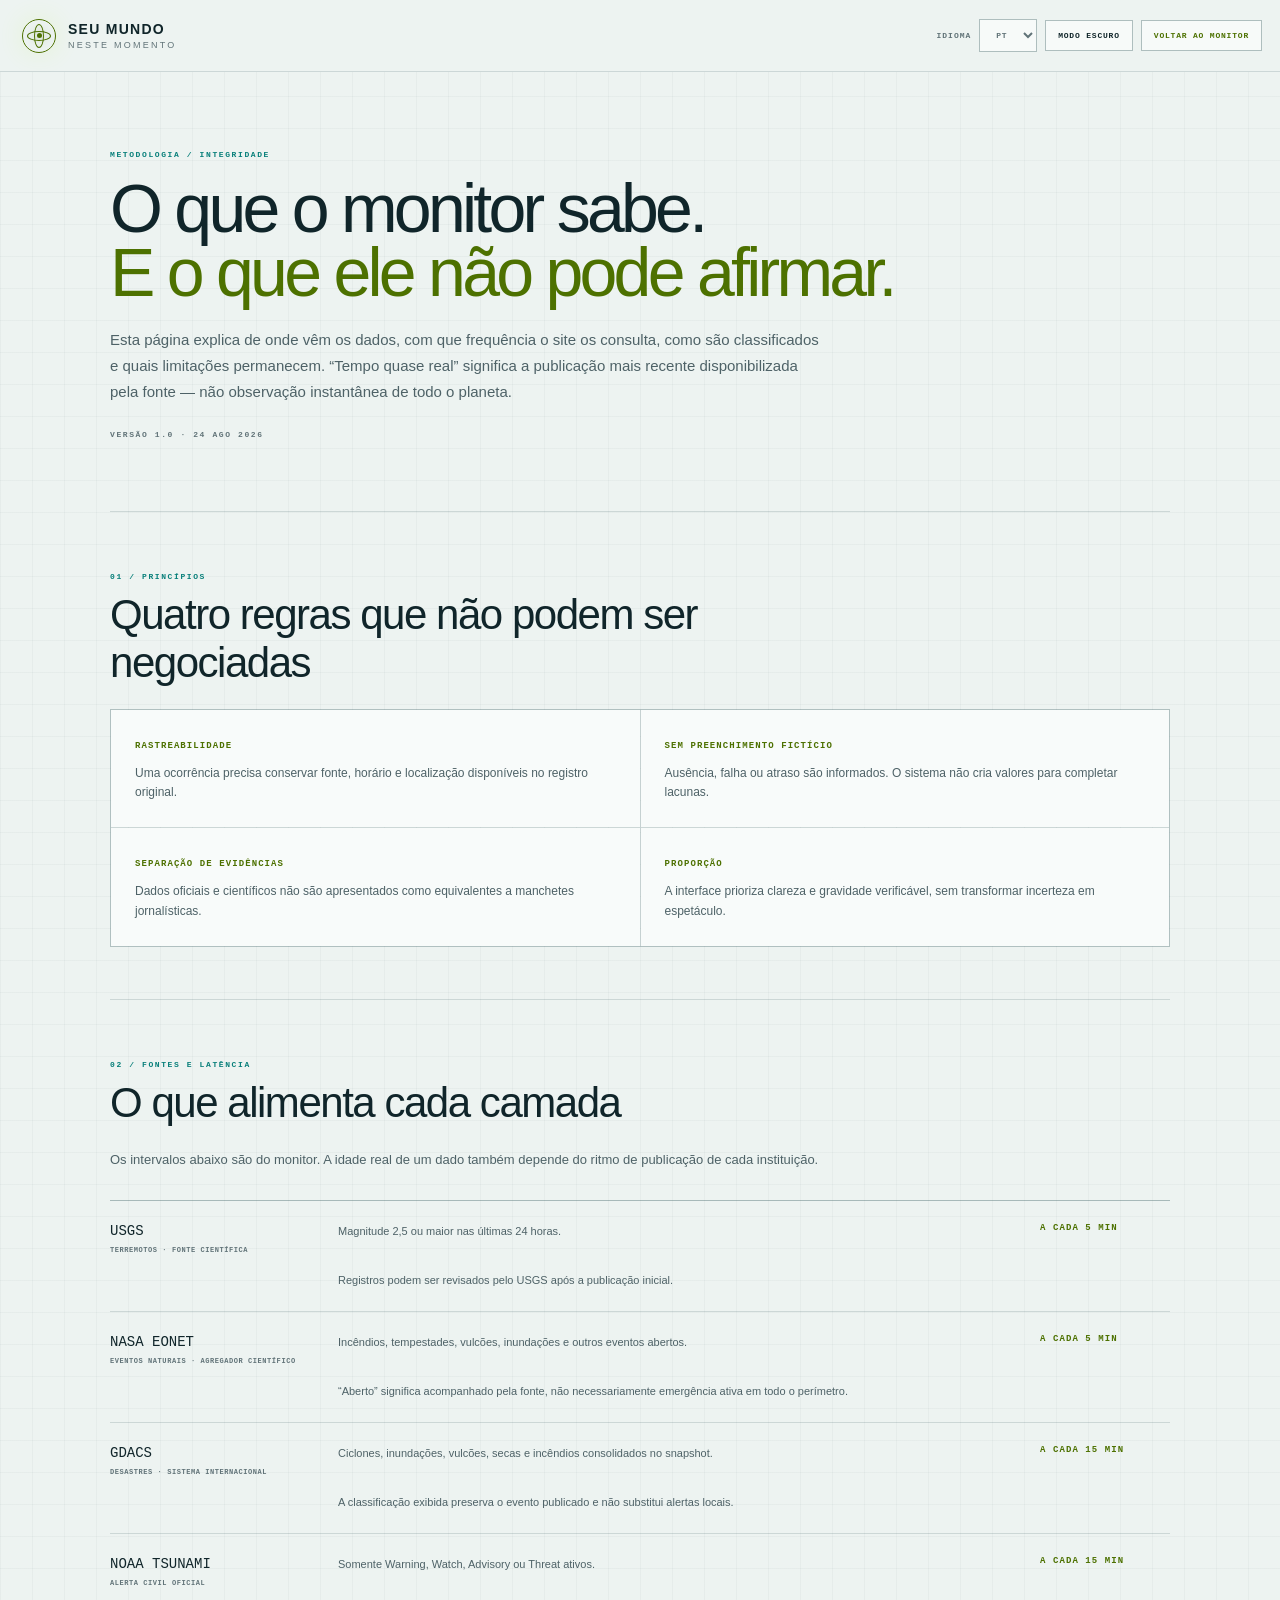
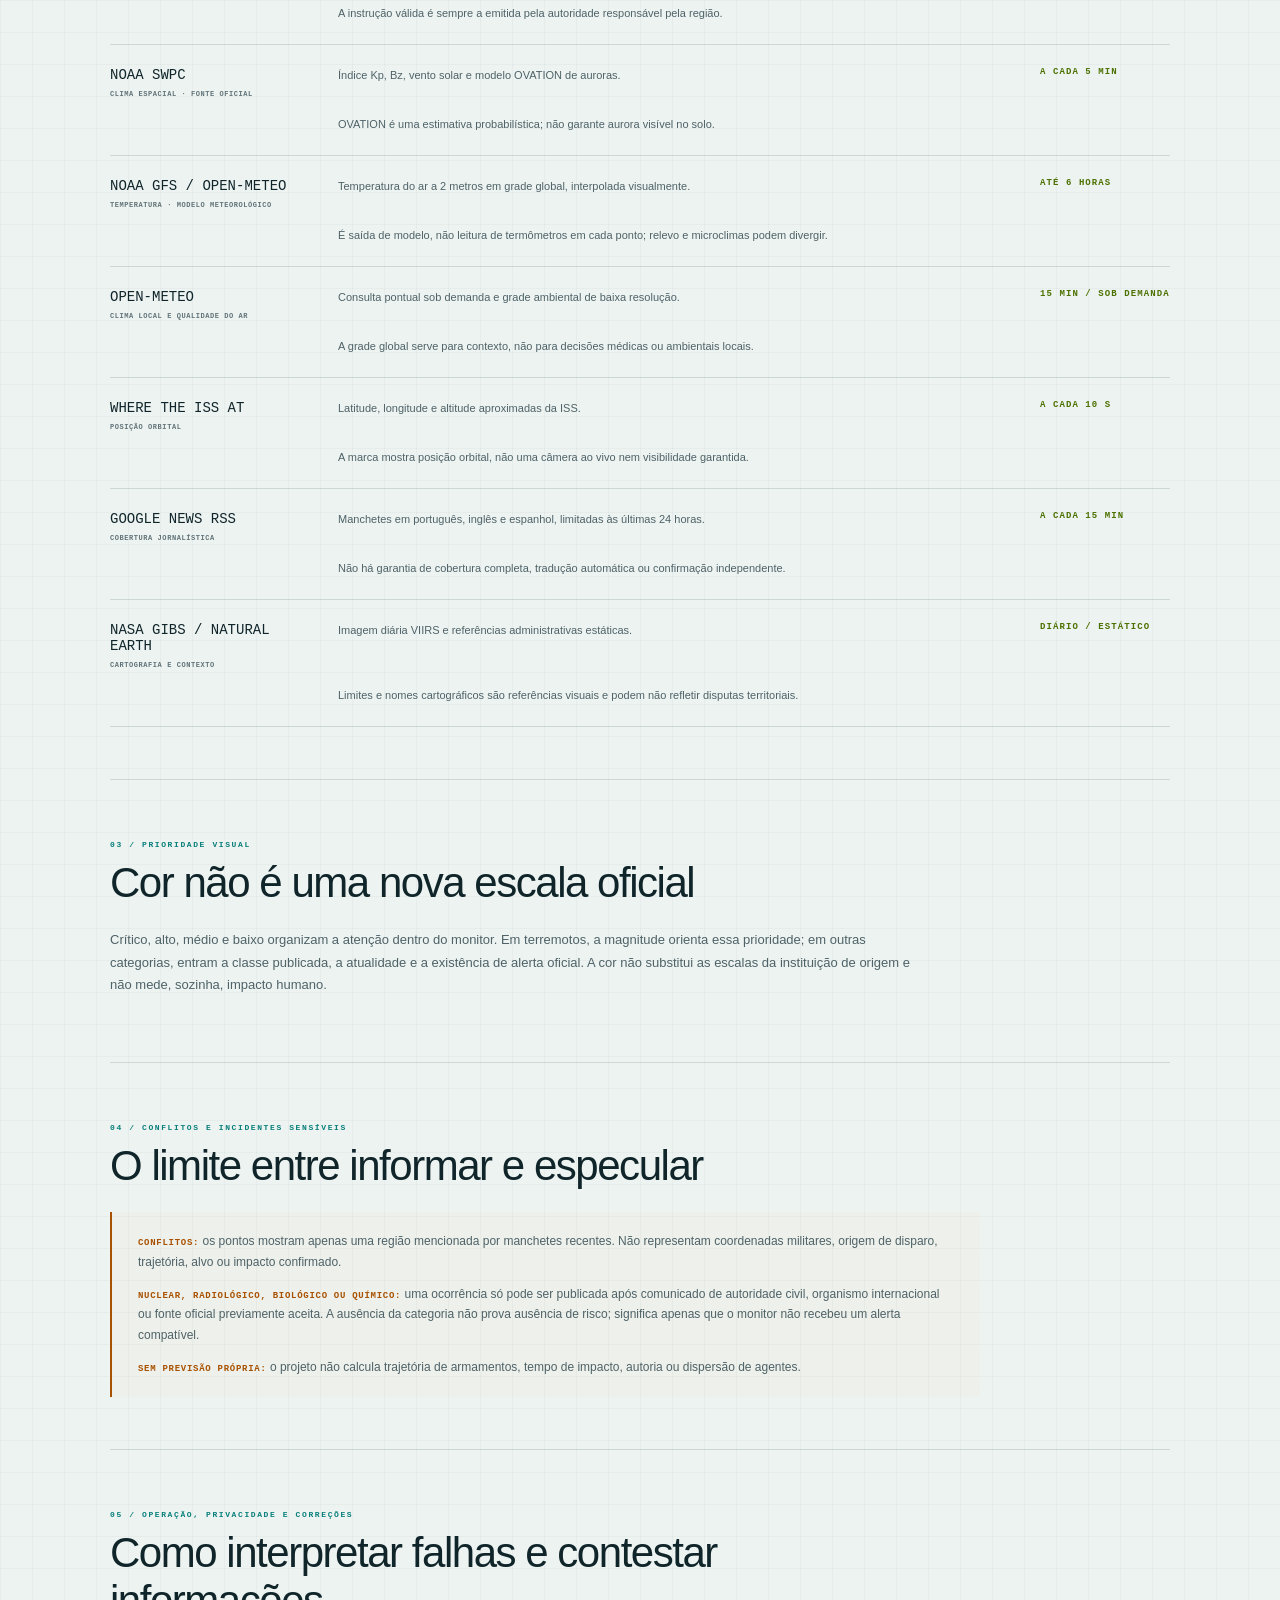
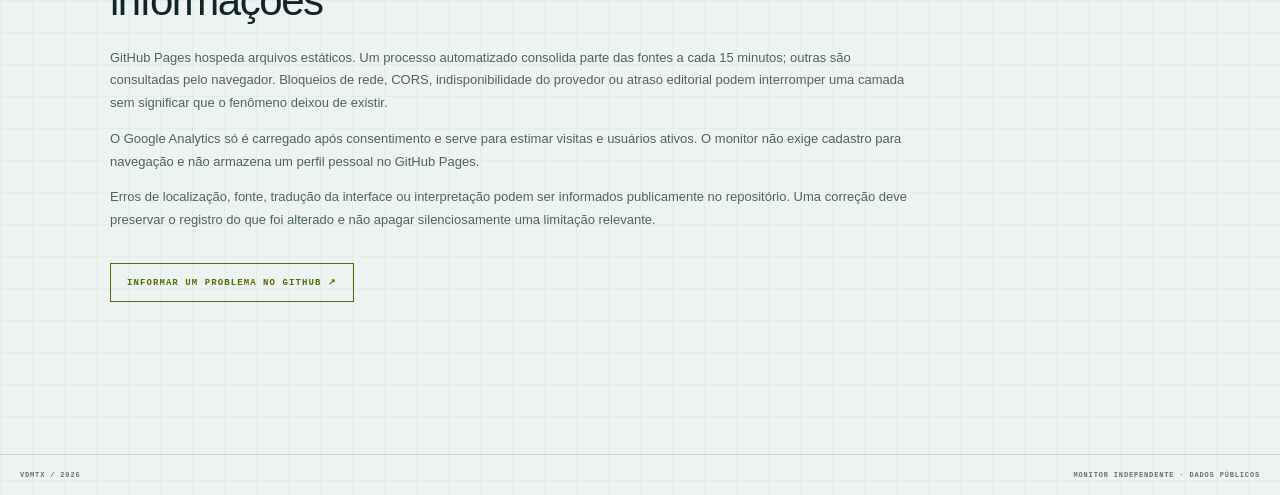
==== metodologia.html @ 4183f4b7 "Adicionar página de metodologia e integridade" ====
<!doctype html>
<html lang="pt-BR" data-theme="dark">
<head>
  <meta charset="utf-8">
  <meta name="viewport" content="width=device-width,initial-scale=1">
  <meta name="description" content="Metodologia, fontes, intervalos de atualização, limitações e critérios de integridade do monitor Seu Mundo Neste Momento.">
  <meta name="referrer" content="strict-origin-when-cross-origin">
  <meta name="theme-color" content="#05090d">
  <meta name="color-scheme" content="dark light">
  <link rel="canonical" href="https://vdmtx.github.io/seu-mundo-neste-momento/metodologia.html">
  <meta property="og:type" content="article">
  <meta property="og:site_name" content="Seu Mundo Neste Momento">
  <meta property="og:title" content="Metodologia e Integridade — Seu Mundo Neste Momento">
  <meta property="og:description" content="Como o monitor trata fontes, latência, risco, notícias e incidentes sensíveis.">
  <meta property="og:url" content="https://vdmtx.github.io/seu-mundo-neste-momento/metodologia.html">
  <meta property="og:image" content="https://vdmtx.github.io/seu-mundo-neste-momento/og-image.png">
  <meta name="twitter:card" content="summary_large_image">
  <meta http-equiv="Content-Security-Policy" content="default-src 'self'; base-uri 'self'; object-src 'none'; frame-src 'none'; form-action 'self'; script-src 'self'; style-src 'self'; img-src 'self' data:; connect-src 'none'; manifest-src 'self'; upgrade-insecure-requests">
  <title>Metodologia e Integridade — Seu Mundo Neste Momento</title>
  <link rel="icon" href="favicon.svg" type="image/svg+xml">
  <link rel="stylesheet" href="methodology.css?v=1">
</head>
<body>
  <header class="method-header">
    <a class="method-brand" href="index.html" aria-label="Seu Mundo Neste Momento">
      <span class="brand-mark"><i></i></span>
      <span><strong>SEU MUNDO</strong><small>NESTE MOMENTO</small></span>
    </a>
    <nav class="method-actions" aria-label="Controles da página">
      <label><span data-ui="language">IDIOMA</span><select id="method-language" aria-label="Idioma"><option value="pt-BR">PT</option><option value="en">EN</option><option value="es">ES</option></select></label>
      <button id="method-theme" type="button">MODO CLARO</button>
      <a href="index.html" data-ui="back">VOLTAR AO MONITOR</a>
    </nav>
  </header>

  <main class="method-main">
    <article data-language="pt-BR">
      <header class="method-hero">
        <p class="eyebrow">METODOLOGIA / INTEGRIDADE</p>
        <h1>O que o monitor sabe.<br><em>E o que ele não pode afirmar.</em></h1>
        <p>Esta página explica de onde vêm os dados, com que frequência o site os consulta, como são classificados e quais limitações permanecem. “Tempo quase real” significa a publicação mais recente disponibilizada pela fonte — não observação instantânea de todo o planeta.</p>
        <p class="revision">VERSÃO 1.0 · 24 AGO 2026</p>
      </header>

      <section aria-labelledby="principios-pt">
        <p class="section-code">01 / PRINCÍPIOS</p><h2 id="principios-pt">Quatro regras que não podem ser negociadas</h2>
        <div class="principle-grid">
          <div><b>RASTREABILIDADE</b><p>Uma ocorrência precisa conservar fonte, horário e localização disponíveis no registro original.</p></div>
          <div><b>SEM PREENCHIMENTO FICTÍCIO</b><p>Ausência, falha ou atraso são informados. O sistema não cria valores para completar lacunas.</p></div>
          <div><b>SEPARAÇÃO DE EVIDÊNCIAS</b><p>Dados oficiais e científicos não são apresentados como equivalentes a manchetes jornalísticas.</p></div>
          <div><b>PROPORÇÃO</b><p>A interface prioriza clareza e gravidade verificável, sem transformar incerteza em espetáculo.</p></div>
        </div>
      </section>

      <section aria-labelledby="fontes-pt">
        <p class="section-code">02 / FONTES E LATÊNCIA</p><h2 id="fontes-pt">O que alimenta cada camada</h2>
        <p class="section-intro">Os intervalos abaixo são do monitor. A idade real de um dado também depende do ritmo de publicação de cada instituição.</p>
        <div class="source-ledger" role="list">
          <div class="source-entry" role="listitem"><div><strong>USGS</strong><span>TERREMOTOS · FONTE CIENTÍFICA</span></div><p>Magnitude 2,5 ou maior nas últimas 24 horas.</p><b>A CADA 5 MIN</b><small>Registros podem ser revisados pelo USGS após a publicação inicial.</small></div>
          <div class="source-entry" role="listitem"><div><strong>NASA EONET</strong><span>EVENTOS NATURAIS · AGREGADOR CIENTÍFICO</span></div><p>Incêndios, tempestades, vulcões, inundações e outros eventos abertos.</p><b>A CADA 5 MIN</b><small>“Aberto” significa acompanhado pela fonte, não necessariamente emergência ativa em todo o perímetro.</small></div>
          <div class="source-entry" role="listitem"><div><strong>GDACS</strong><span>DESASTRES · SISTEMA INTERNACIONAL</span></div><p>Ciclones, inundações, vulcões, secas e incêndios consolidados no snapshot.</p><b>A CADA 15 MIN</b><small>A classificação exibida preserva o evento publicado e não substitui alertas locais.</small></div>
          <div class="source-entry" role="listitem"><div><strong>NOAA TSUNAMI</strong><span>ALERTA CIVIL OFICIAL</span></div><p>Somente Warning, Watch, Advisory ou Threat ativos.</p><b>A CADA 15 MIN</b><small>A instrução válida é sempre a emitida pela autoridade responsável pela região.</small></div>
          <div class="source-entry" role="listitem"><div><strong>NOAA SWPC</strong><span>CLIMA ESPACIAL · FONTE OFICIAL</span></div><p>Índice Kp, Bz, vento solar e modelo OVATION de auroras.</p><b>A CADA 5 MIN</b><small>OVATION é uma estimativa probabilística; não garante aurora visível no solo.</small></div>
          <div class="source-entry" role="listitem"><div><strong>NOAA GFS / OPEN-METEO</strong><span>TEMPERATURA · MODELO METEOROLÓGICO</span></div><p>Temperatura do ar a 2 metros em grade global, interpolada visualmente.</p><b>ATÉ 6 HORAS</b><small>É saída de modelo, não leitura de termômetros em cada ponto; relevo e microclimas podem divergir.</small></div>
          <div class="source-entry" role="listitem"><div><strong>OPEN-METEO</strong><span>CLIMA LOCAL E QUALIDADE DO AR</span></div><p>Consulta pontual sob demanda e grade ambiental de baixa resolução.</p><b>15 MIN / SOB DEMANDA</b><small>A grade global serve para contexto, não para decisões médicas ou ambientais locais.</small></div>
          <div class="source-entry" role="listitem"><div><strong>WHERE THE ISS AT</strong><span>POSIÇÃO ORBITAL</span></div><p>Latitude, longitude e altitude aproximadas da ISS.</p><b>A CADA 10 S</b><small>A marca mostra posição orbital, não uma câmera ao vivo nem visibilidade garantida.</small></div>
          <div class="source-entry" role="listitem"><div><strong>GOOGLE NEWS RSS</strong><span>COBERTURA JORNALÍSTICA</span></div><p>Manchetes em português, inglês e espanhol, limitadas às últimas 24 horas.</p><b>A CADA 15 MIN</b><small>Não há garantia de cobertura completa, tradução automática ou confirmação independente.</small></div>
          <div class="source-entry" role="listitem"><div><strong>NASA GIBS / NATURAL EARTH</strong><span>CARTOGRAFIA E CONTEXTO</span></div><p>Imagem diária VIIRS e referências administrativas estáticas.</p><b>DIÁRIO / ESTÁTICO</b><small>Limites e nomes cartográficos são referências visuais e podem não refletir disputas territoriais.</small></div>
        </div>
      </section>

      <section aria-labelledby="risco-pt">
        <p class="section-code">03 / PRIORIDADE VISUAL</p><h2 id="risco-pt">Cor não é uma nova escala oficial</h2>
        <p>Crítico, alto, médio e baixo organizam a atenção dentro do monitor. Em terremotos, a magnitude orienta essa prioridade; em outras categorias, entram a classe publicada, a atualidade e a existência de alerta oficial. A cor não substitui as escalas da instituição de origem e não mede, sozinha, impacto humano.</p>
      </section>

      <section aria-labelledby="sensiveis-pt">
        <p class="section-code">04 / CONFLITOS E INCIDENTES SENSÍVEIS</p><h2 id="sensiveis-pt">O limite entre informar e especular</h2>
        <div class="warning-block">
          <p><strong>CONFLITOS:</strong> os pontos mostram apenas uma região mencionada por manchetes recentes. Não representam coordenadas militares, origem de disparo, trajetória, alvo ou impacto confirmado.</p>
          <p><strong>NUCLEAR, RADIOLÓGICO, BIOLÓGICO OU QUÍMICO:</strong> uma ocorrência só pode ser publicada após comunicado de autoridade civil, organismo internacional ou fonte oficial previamente aceita. A ausência da categoria não prova ausência de risco; significa apenas que o monitor não recebeu um alerta compatível.</p>
          <p><strong>SEM PREVISÃO PRÓPRIA:</strong> o projeto não calcula trajetória de armamentos, tempo de impacto, autoria ou dispersão de agentes.</p>
        </div>
      </section>

      <section aria-labelledby="operacao-pt">
        <p class="section-code">05 / OPERAÇÃO, PRIVACIDADE E CORREÇÕES</p><h2 id="operacao-pt">Como interpretar falhas e contestar informações</h2>
        <p>GitHub Pages hospeda arquivos estáticos. Um processo automatizado consolida parte das fontes a cada 15 minutos; outras são consultadas pelo navegador. Bloqueios de rede, CORS, indisponibilidade do provedor ou atraso editorial podem interromper uma camada sem significar que o fenômeno deixou de existir.</p>
        <p>O Google Analytics só é carregado após consentimento e serve para estimar visitas e usuários ativos. O monitor não exige cadastro para navegação e não armazena um perfil pessoal no GitHub Pages.</p>
        <p>Erros de localização, fonte, tradução da interface ou interpretação podem ser informados publicamente no repositório. Uma correção deve preservar o registro do que foi alterado e não apagar silenciosamente uma limitação relevante.</p>
        <a class="method-cta" href="https://github.com/Vdmtx/seu-mundo-neste-momento/issues" target="_blank" rel="noopener noreferrer">INFORMAR UM PROBLEMA NO GITHUB ↗</a>
      </section>
    </article>

    <article data-language="en" hidden>
      <header class="method-hero"><p class="eyebrow">METHODOLOGY / INTEGRITY</p><h1>What the monitor knows.<br><em>And what it cannot claim.</em></h1><p>This page explains where the data comes from, how often the site checks it, how it is classified, and which limitations remain. “Near real time” means the latest record made available by the source—not instantaneous observation of the entire planet.</p><p class="revision">VERSION 1.0 · 24 AUG 2026</p></header>
      <section><p class="section-code">01 / PRINCIPLES</p><h2>Four rules that cannot be negotiated</h2><div class="principle-grid"><div><b>TRACEABILITY</b><p>An event must preserve the source, time and location available in the original record.</p></div><div><b>NO FICTIONAL FILL</b><p>Missing, failed or delayed data is reported. The system does not invent values to complete gaps.</p></div><div><b>SEPARATION OF EVIDENCE</b><p>Official and scientific data is not presented as equivalent to news headlines.</p></div><div><b>PROPORTION</b><p>The interface prioritizes clarity and verifiable severity without turning uncertainty into spectacle.</p></div></div></section>
      <section><p class="section-code">02 / SOURCES AND LATENCY</p><h2>What feeds each layer</h2><p class="section-intro">The intervals below belong to the monitor. Actual data age also depends on each institution’s publication cycle.</p><div class="source-ledger" role="list">
        <div class="source-entry" role="listitem"><div><strong>USGS</strong><span>EARTHQUAKES · SCIENTIFIC SOURCE</span></div><p>Magnitude 2.5 or greater during the last 24 hours.</p><b>EVERY 5 MIN</b><small>USGS may revise records after initial publication.</small></div>
        <div class="source-entry" role="listitem"><div><strong>NASA EONET</strong><span>NATURAL EVENTS · SCIENTIFIC AGGREGATOR</span></div><p>Open wildfires, storms, volcanoes, floods and other events.</p><b>EVERY 5 MIN</b><small>“Open” means tracked by the source, not necessarily an emergency throughout the whole perimeter.</small></div>
        <div class="source-entry" role="listitem"><div><strong>GDACS</strong><span>DISASTERS · INTERNATIONAL SYSTEM</span></div><p>Cyclones, floods, volcanoes, droughts and wildfires consolidated in the snapshot.</p><b>EVERY 15 MIN</b><small>The display does not replace local alerts.</small></div>
        <div class="source-entry" role="listitem"><div><strong>NOAA TSUNAMI</strong><span>OFFICIAL CIVIL ALERT</span></div><p>Active Warning, Watch, Advisory or Threat notices only.</p><b>EVERY 15 MIN</b><small>Instructions from the authority responsible for the region always take precedence.</small></div>
        <div class="source-entry" role="listitem"><div><strong>NOAA SWPC</strong><span>SPACE WEATHER · OFFICIAL SOURCE</span></div><p>Kp index, Bz, solar wind and OVATION aurora model.</p><b>EVERY 5 MIN</b><small>OVATION is probabilistic and does not guarantee ground visibility.</small></div>
        <div class="source-entry" role="listitem"><div><strong>NOAA GFS / OPEN-METEO</strong><span>TEMPERATURE · WEATHER MODEL</span></div><p>Two-metre air temperature on a global grid with visual interpolation.</p><b>UP TO 6 HOURS</b><small>Model output is not a thermometer reading at every point; terrain and microclimates may differ.</small></div>
        <div class="source-entry" role="listitem"><div><strong>OPEN-METEO</strong><span>LOCAL WEATHER AND AIR QUALITY</span></div><p>On-demand local lookup and low-resolution environmental grid.</p><b>15 MIN / ON DEMAND</b><small>The global grid is context, not a basis for local medical or environmental decisions.</small></div>
        <div class="source-entry" role="listitem"><div><strong>WHERE THE ISS AT</strong><span>ORBITAL POSITION</span></div><p>Approximate ISS latitude, longitude and altitude.</p><b>EVERY 10 S</b><small>The marker is an orbital position, not a live camera or guaranteed visibility.</small></div>
        <div class="source-entry" role="listitem"><div><strong>GOOGLE NEWS RSS</strong><span>JOURNALISTIC COVERAGE</span></div><p>Portuguese, English and Spanish headlines from the last 24 hours.</p><b>EVERY 15 MIN</b><small>Complete coverage, automatic translation and independent confirmation are not guaranteed.</small></div>
        <div class="source-entry" role="listitem"><div><strong>NASA GIBS / NATURAL EARTH</strong><span>CARTOGRAPHY AND CONTEXT</span></div><p>Daily VIIRS imagery and static administrative references.</p><b>DAILY / STATIC</b><small>Boundaries and labels are visual references and may not reflect territorial disputes.</small></div>
      </div></section>
      <section><p class="section-code">03 / VISUAL PRIORITY</p><h2>Colour is not a new official scale</h2><p>Critical, high, medium and low organize attention inside the monitor. Earthquake magnitude guides priority; other categories also consider the published class, recency and official alert status. Colour does not replace the source institution’s scale and does not measure human impact by itself.</p></section>
      <section><p class="section-code">04 / CONFLICTS AND SENSITIVE INCIDENTS</p><h2>The boundary between reporting and speculation</h2><div class="warning-block"><p><strong>CONFLICTS:</strong> points show only a region mentioned in recent headlines. They are not military coordinates or confirmation of launch origin, trajectory, target or impact.</p><p><strong>NUCLEAR, RADIOLOGICAL, BIOLOGICAL OR CHEMICAL:</strong> an event may appear only after a statement from a civil authority, international organization or previously accepted official source. An absent category does not prove there is no risk; it means the monitor received no compatible alert.</p><p><strong>NO IN-HOUSE FORECAST:</strong> the project does not calculate weapons trajectories, impact times, attribution or agent dispersion.</p></div></section>
      <section><p class="section-code">05 / OPERATION, PRIVACY AND CORRECTIONS</p><h2>How to read failures and challenge information</h2><p>GitHub Pages hosts static files. An automated process consolidates part of the sources every 15 minutes; others are queried by the browser. Network blocks, CORS, provider outages or editorial delays may interrupt a layer without proving that the underlying phenomenon has ended.</p><p>Google Analytics loads only after consent and estimates visits and active users. The monitor requires no account for browsing and stores no personal profile on GitHub Pages.</p><p>Location, source, interface translation or interpretation errors can be reported publicly in the repository. A correction should preserve what changed instead of silently erasing a relevant limitation.</p><a class="method-cta" href="https://github.com/Vdmtx/seu-mundo-neste-momento/issues" target="_blank" rel="noopener noreferrer">REPORT A PROBLEM ON GITHUB ↗</a></section>
    </article>

    <article data-language="es" hidden>
      <header class="method-hero"><p class="eyebrow">METODOLOGÍA / INTEGRIDAD</p><h1>Lo que sabe el monitor.<br><em>Y lo que no puede afirmar.</em></h1><p>Esta página explica el origen de los datos, la frecuencia de consulta, su clasificación y sus limitaciones. “Tiempo casi real” significa el registro más reciente publicado por la fuente, no una observación instantánea de todo el planeta.</p><p class="revision">VERSIÓN 1.0 · 24 AGO 2026</p></header>
      <section><p class="section-code">01 / PRINCIPIOS</p><h2>Cuatro reglas que no se pueden negociar</h2><div class="principle-grid"><div><b>TRAZABILIDAD</b><p>Un evento debe conservar la fuente, hora y ubicación disponibles en el registro original.</p></div><div><b>SIN RELLENO FICTICIO</b><p>La ausencia, falla o demora se informa. El sistema no inventa valores para completar vacíos.</p></div><div><b>SEPARACIÓN DE EVIDENCIAS</b><p>Los datos oficiales y científicos no se presentan como equivalentes a titulares periodísticos.</p></div><div><b>PROPORCIÓN</b><p>La interfaz prioriza claridad y gravedad verificable sin convertir la incertidumbre en espectáculo.</p></div></div></section>
      <section><p class="section-code">02 / FUENTES Y LATENCIA</p><h2>Qué alimenta cada capa</h2><p class="section-intro">Los intervalos siguientes pertenecen al monitor. La edad real del dato también depende del ritmo de publicación de cada institución.</p><div class="source-ledger" role="list">
        <div class="source-entry" role="listitem"><div><strong>USGS</strong><span>TERREMOTOS · FUENTE CIENTÍFICA</span></div><p>Magnitud 2,5 o superior durante las últimas 24 horas.</p><b>CADA 5 MIN</b><small>USGS puede revisar los registros después de su publicación inicial.</small></div>
        <div class="source-entry" role="listitem"><div><strong>NASA EONET</strong><span>EVENTOS NATURALES · AGREGADOR CIENTÍFICO</span></div><p>Incendios, tormentas, volcanes, inundaciones y otros eventos abiertos.</p><b>CADA 5 MIN</b><small>“Abierto” significa monitoreado por la fuente, no necesariamente una emergencia en todo el perímetro.</small></div>
        <div class="source-entry" role="listitem"><div><strong>GDACS</strong><span>DESASTRES · SISTEMA INTERNACIONAL</span></div><p>Ciclones, inundaciones, volcanes, sequías e incendios consolidados.</p><b>CADA 15 MIN</b><small>La visualización no reemplaza alertas locales.</small></div>
        <div class="source-entry" role="listitem"><div><strong>NOAA TSUNAMI</strong><span>ALERTA CIVIL OFICIAL</span></div><p>Solo avisos Warning, Watch, Advisory o Threat activos.</p><b>CADA 15 MIN</b><small>Siempre prevalece la instrucción de la autoridad responsable de la región.</small></div>
        <div class="source-entry" role="listitem"><div><strong>NOAA SWPC</strong><span>CLIMA ESPACIAL · FUENTE OFICIAL</span></div><p>Índice Kp, Bz, viento solar y modelo OVATION de auroras.</p><b>CADA 5 MIN</b><small>OVATION es probabilístico y no garantiza visibilidad desde el suelo.</small></div>
        <div class="source-entry" role="listitem"><div><strong>NOAA GFS / OPEN-METEO</strong><span>TEMPERATURA · MODELO METEOROLÓGICO</span></div><p>Temperatura del aire a dos metros en una cuadrícula global interpolada visualmente.</p><b>HASTA 6 HORAS</b><small>Es una salida de modelo, no un termómetro en cada punto; el relieve y los microclimas pueden diferir.</small></div>
        <div class="source-entry" role="listitem"><div><strong>OPEN-METEO</strong><span>CLIMA LOCAL Y CALIDAD DEL AIRE</span></div><p>Consulta local bajo demanda y cuadrícula ambiental de baja resolución.</p><b>15 MIN / BAJO DEMANDA</b><small>La cuadrícula global sirve como contexto, no para decisiones médicas o ambientales locales.</small></div>
        <div class="source-entry" role="listitem"><div><strong>WHERE THE ISS AT</strong><span>POSICIÓN ORBITAL</span></div><p>Latitud, longitud y altitud aproximadas de la ISS.</p><b>CADA 10 S</b><small>El marcador es una posición orbital, no una cámara en vivo ni visibilidad garantizada.</small></div>
        <div class="source-entry" role="listitem"><div><strong>GOOGLE NEWS RSS</strong><span>COBERTURA PERIODÍSTICA</span></div><p>Titulares en portugués, inglés y español de las últimas 24 horas.</p><b>CADA 15 MIN</b><small>No se garantiza cobertura completa, traducción automática ni confirmación independiente.</small></div>
        <div class="source-entry" role="listitem"><div><strong>NASA GIBS / NATURAL EARTH</strong><span>CARTOGRAFÍA Y CONTEXTO</span></div><p>Imagen VIIRS diaria y referencias administrativas estáticas.</p><b>DIARIO / ESTÁTICO</b><small>Los límites y nombres son referencias visuales y pueden no reflejar disputas territoriales.</small></div>
      </div></section>
      <section><p class="section-code">03 / PRIORIDAD VISUAL</p><h2>El color no es una nueva escala oficial</h2><p>Crítico, alto, medio y bajo organizan la atención dentro del monitor. La magnitud orienta los terremotos; otras categorías también consideran la clase publicada, la actualidad y la existencia de una alerta oficial. El color no reemplaza la escala de la institución de origen ni mide por sí solo el impacto humano.</p></section>
      <section><p class="section-code">04 / CONFLICTOS E INCIDENTES SENSIBLES</p><h2>El límite entre informar y especular</h2><div class="warning-block"><p><strong>CONFLICTOS:</strong> los puntos muestran solo una región mencionada en titulares recientes. No son coordenadas militares ni confirmación de origen, trayectoria, objetivo o impacto.</p><p><strong>NUCLEAR, RADIOLÓGICO, BIOLÓGICO O QUÍMICO:</strong> un evento solo puede aparecer después de un comunicado de una autoridad civil, organismo internacional o fuente oficial previamente aceptada. La ausencia de la categoría no prueba ausencia de riesgo; significa que el monitor no recibió una alerta compatible.</p><p><strong>SIN PRONÓSTICO PROPIO:</strong> el proyecto no calcula trayectorias de armas, tiempos de impacto, atribución ni dispersión de agentes.</p></div></section>
      <section><p class="section-code">05 / OPERACIÓN, PRIVACIDAD Y CORRECCIONES</p><h2>Cómo interpretar fallas y cuestionar información</h2><p>GitHub Pages aloja archivos estáticos. Un proceso automatizado consolida parte de las fuentes cada 15 minutos; otras son consultadas por el navegador. Bloqueos de red, CORS, indisponibilidad del proveedor o retrasos editoriales pueden interrumpir una capa sin demostrar que el fenómeno terminó.</p><p>Google Analytics solo se carga con consentimiento y estima visitas y usuarios activos. El monitor no exige una cuenta para navegar ni almacena un perfil personal en GitHub Pages.</p><p>Los errores de ubicación, fuente, traducción de la interfaz o interpretación pueden informarse públicamente en el repositorio. Una corrección debe conservar lo que cambió en lugar de borrar silenciosamente una limitación relevante.</p><a class="method-cta" href="https://github.com/Vdmtx/seu-mundo-neste-momento/issues" target="_blank" rel="noopener noreferrer">INFORMAR UN PROBLEMA EN GITHUB ↗</a></section>
    </article>
  </main>

  <footer class="method-footer"><span>VDMTX / 2026</span><span data-ui="independent">MONITOR INDEPENDENTE · DADOS PÚBLICOS</span></footer>
  <script src="methodology.js?v=1"></script>
</body>
</html>
---- methodology.css ----
:root{--ink:#05090d;--panel:#071017;--panel2:#0b171e;--line:rgba(167,222,227,.16);--line2:rgba(167,222,227,.34);--text:#e8f1ef;--muted:#829297;--acid:#c7ff4a;--cyan:#60e6da;--orange:#ff9e44}*{box-sizing:border-box}html,body{margin:0;min-width:320px;background:var(--ink);color:var(--text);font-family:Arial,Helvetica,sans-serif}body{background-image:linear-gradient(rgba(255,255,255,.012) 1px,transparent 1px),linear-gradient(90deg,rgba(255,255,255,.012) 1px,transparent 1px);background-size:32px 32px}a,button,select{font:inherit;color:inherit}.method-header{min-height:72px;display:flex;align-items:stretch;justify-content:space-between;border-bottom:1px solid var(--line);background:rgba(5,9,13,.97);position:sticky;top:0;z-index:10}.method-brand{display:flex;align-items:center;gap:12px;padding:0 22px;text-decoration:none;color:inherit}.method-brand strong,.method-brand small{display:block}.method-brand strong{font-size:14px;letter-spacing:.09em}.method-brand small{margin-top:3px;color:var(--muted);font-size:9px;letter-spacing:.25em}.brand-mark{width:34px;height:34px;border:1px solid var(--acid);border-radius:50%;position:relative;display:grid;place-items:center;box-shadow:0 0 24px rgba(199,255,74,.16)}.brand-mark:before,.brand-mark:after{content:"";position:absolute;width:22px;height:8px;border:1px solid var(--acid);border-radius:50%}.brand-mark:after{transform:rotate(90deg)}.brand-mark i{width:5px;height:5px;border-radius:50%;background:var(--acid);box-shadow:0 0 12px var(--acid)}.method-actions{display:flex;align-items:center;gap:8px;padding:10px 18px}.method-actions label{display:flex;align-items:center;gap:8px;color:var(--muted);font:700 8px ui-monospace,monospace;letter-spacing:.12em}.method-actions select,.method-actions button,.method-actions a{border:1px solid var(--line2);background:rgba(10,20,27,.72);padding:10px 12px;text-decoration:none;font:700 8px ui-monospace,monospace;letter-spacing:.1em}.method-actions button{cursor:pointer}.method-actions a{color:var(--acid)}.method-main{width:min(1060px,calc(100% - 40px));margin:0 auto;padding:70px 0 100px}.method-hero{max-width:790px;padding-bottom:64px}.eyebrow,.section-code,.revision{color:var(--cyan);font:700 8px ui-monospace,monospace;letter-spacing:.2em}.method-hero h1{margin:18px 0 22px;font-size:clamp(38px,6vw,68px);line-height:.94;font-weight:300;letter-spacing:-.055em}.method-hero h1 em{color:var(--acid);font-style:normal}.method-hero>p:not(.eyebrow):not(.revision){max-width:720px;color:#aab8ba;font-size:15px;line-height:1.75}.revision{margin-top:24px;color:var(--muted)}section{padding:52px 0;border-top:1px solid var(--line)}section h2{margin:10px 0 22px;max-width:760px;font-weight:300;font-size:clamp(27px,4vw,42px);letter-spacing:-.035em}.section-intro,section>p:not(.section-code){max-width:810px;color:#9eadaf;font-size:13px;line-height:1.75}.principle-grid{display:grid;grid-template-columns:repeat(2,1fr);gap:1px;background:var(--line);border:1px solid var(--line)}.principle-grid>div{background:var(--panel);padding:24px}.principle-grid b,.source-entry b{color:var(--acid);font:700 9px ui-monospace,monospace;letter-spacing:.12em}.principle-grid p{margin:12px 0 0;color:#9eadaf;font-size:12px;line-height:1.65}.source-ledger{margin-top:28px;border-top:1px solid var(--line2)}.source-entry{display:grid;grid-template-columns:210px minmax(180px,1fr) 130px;gap:18px;align-items:start;padding:22px 0;border-bottom:1px solid var(--line)}.source-entry>div strong,.source-entry>div span{display:block}.source-entry>div strong{font:500 14px ui-monospace,monospace;color:var(--text)}.source-entry>div span{margin-top:7px;color:var(--muted);font:700 7px ui-monospace,monospace;letter-spacing:.08em}.source-entry p,.source-entry small{margin:0;color:#a6b4b6;font-size:11px;line-height:1.55}.source-entry small{grid-column:2/4;color:var(--muted)}.warning-block{max-width:870px;padding:7px 26px;border-left:2px solid var(--orange);background:rgba(255,158,68,.035)}.warning-block p{color:#acb8b9;font-size:12px;line-height:1.7}.warning-block strong{color:var(--orange);font:700 9px ui-monospace,monospace;letter-spacing:.08em}.method-cta{display:inline-block;margin-top:18px;padding:13px 16px;border:1px solid var(--acid);color:var(--acid);text-decoration:none;font:700 9px ui-monospace,monospace;letter-spacing:.12em}.method-footer{min-height:42px;display:flex;justify-content:space-between;align-items:center;padding:0 20px;border-top:1px solid var(--line);color:var(--muted);font:700 7px ui-monospace,monospace;letter-spacing:.12em}
html[data-theme="light"]{--ink:#edf3f1;--panel:#f8fbfa;--panel2:#e5eeeb;--line:rgba(34,73,78,.16);--line2:rgba(34,73,78,.34);--text:#10252a;--muted:#617378;--acid:#4d7100;--cyan:#087f7a;--orange:#a85100}html[data-theme="light"] body{background-color:var(--ink);background-image:linear-gradient(rgba(22,63,69,.035) 1px,transparent 1px),linear-gradient(90deg,rgba(22,63,69,.035) 1px,transparent 1px)}html[data-theme="light"] .method-header{background:rgba(237,243,241,.97)}html[data-theme="light"] .method-actions select,html[data-theme="light"] .method-actions button,html[data-theme="light"] .method-actions a{background:#f7faf9}html[data-theme="light"] .method-hero>p:not(.eyebrow):not(.revision),html[data-theme="light"] section>p:not(.section-code),html[data-theme="light"] .principle-grid p,html[data-theme="light"] .source-entry p,html[data-theme="light"] .source-entry small,html[data-theme="light"] .warning-block p{color:#4e6267}
@media(max-width:760px){.method-header{align-items:center}.method-brand{padding:0 12px}.method-brand span:last-child{display:none}.method-actions{padding:8px;gap:5px}.method-actions label span{display:none}.method-actions select,.method-actions button,.method-actions a{padding:9px 8px}.method-actions a{font-size:0}.method-actions a:after{content:"↩";font-size:14px}.method-main{width:min(100% - 28px,1060px);padding-top:45px}.method-hero{padding-bottom:42px}.principle-grid{grid-template-columns:1fr}.source-entry{grid-template-columns:1fr auto;gap:10px 14px}.source-entry p{grid-column:1/3}.source-entry small{grid-column:1/3}.method-footer{gap:12px}.method-footer span:last-child{text-align:right}}
@media(prefers-reduced-motion:reduce){*{scroll-behavior:auto!important}}
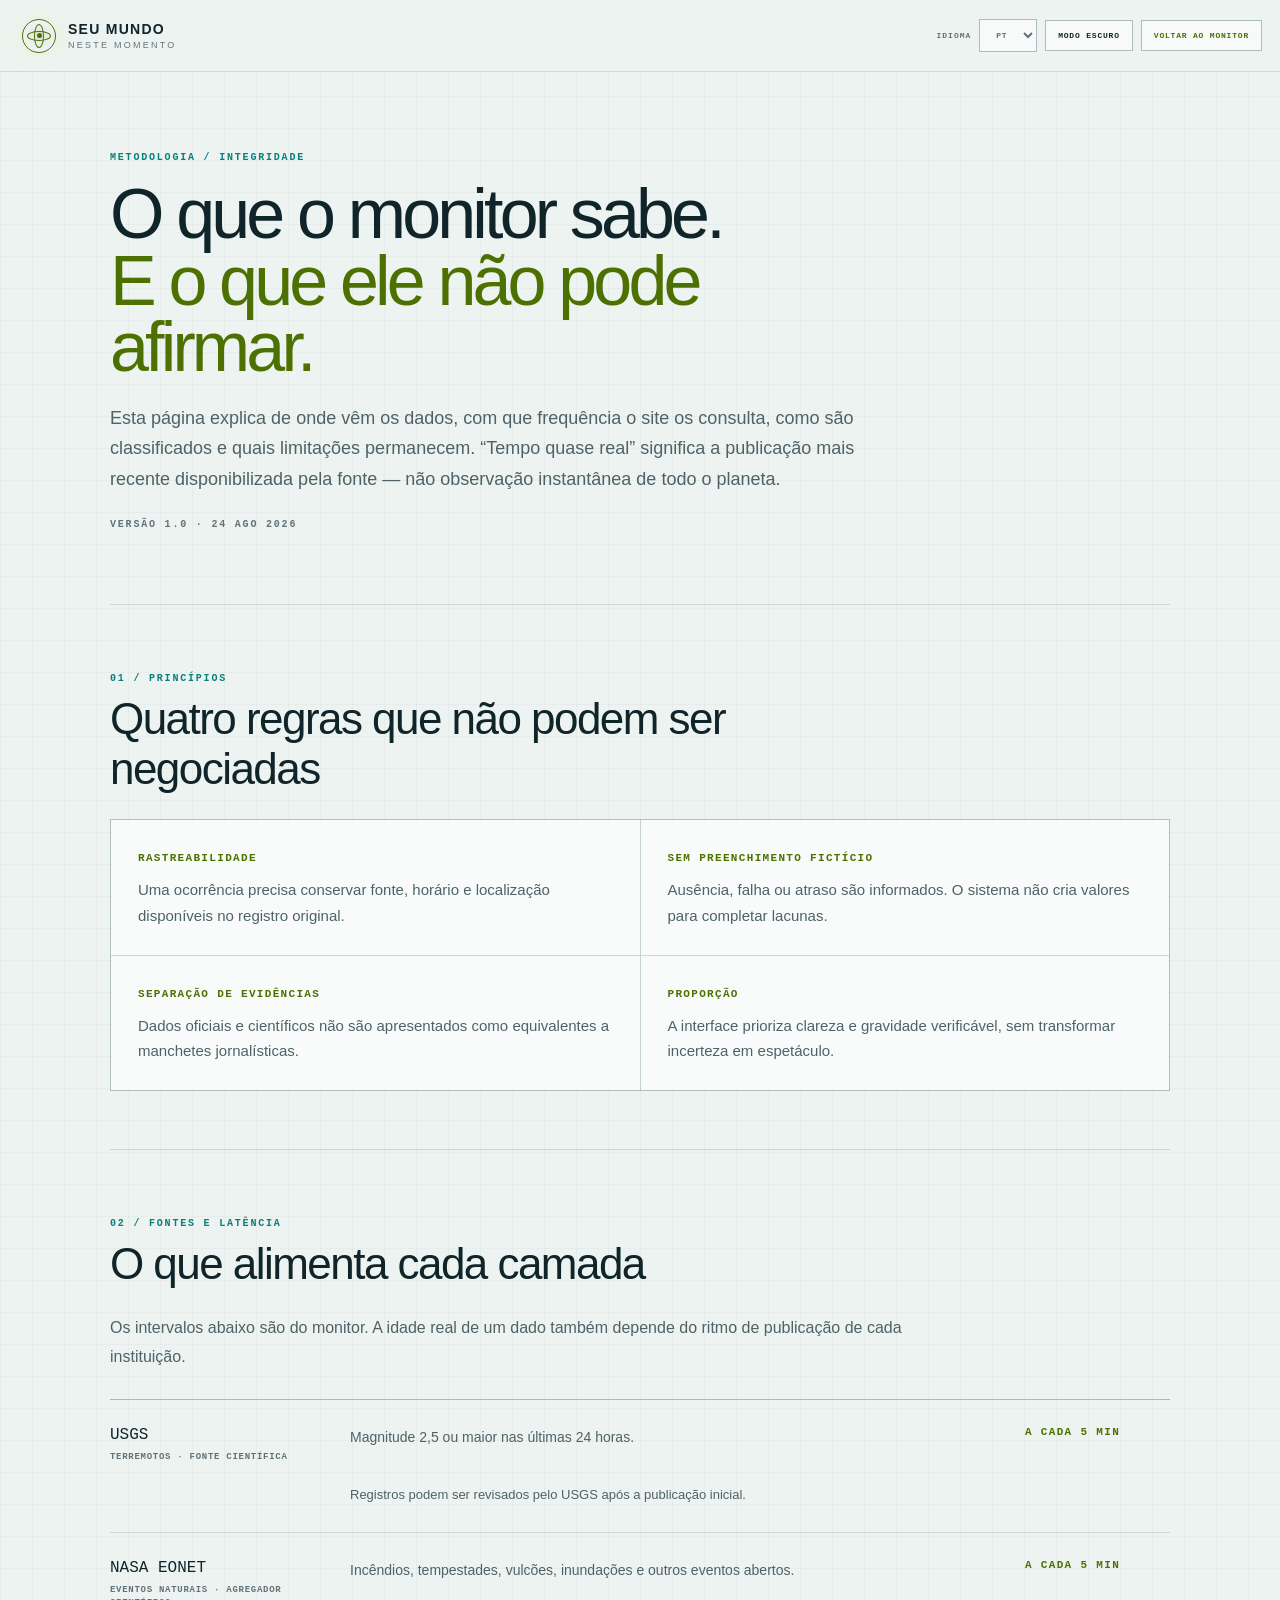
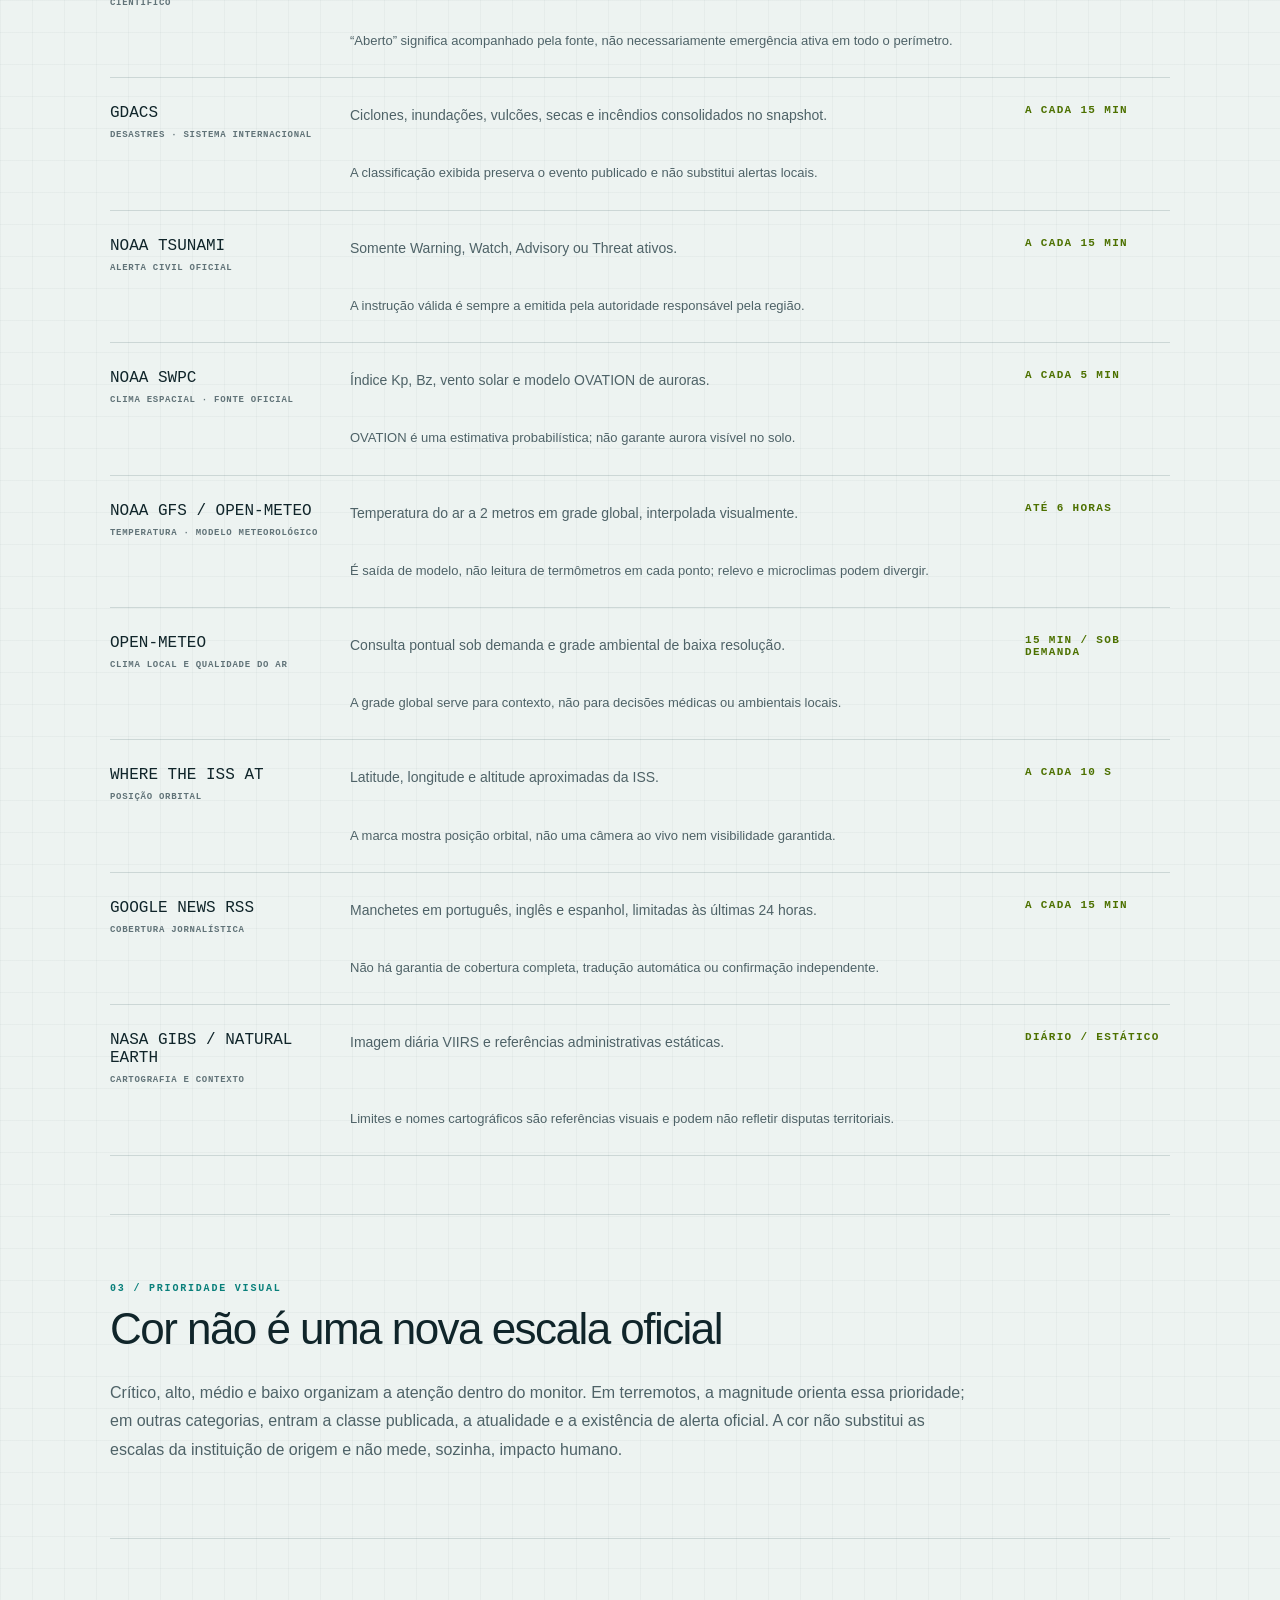
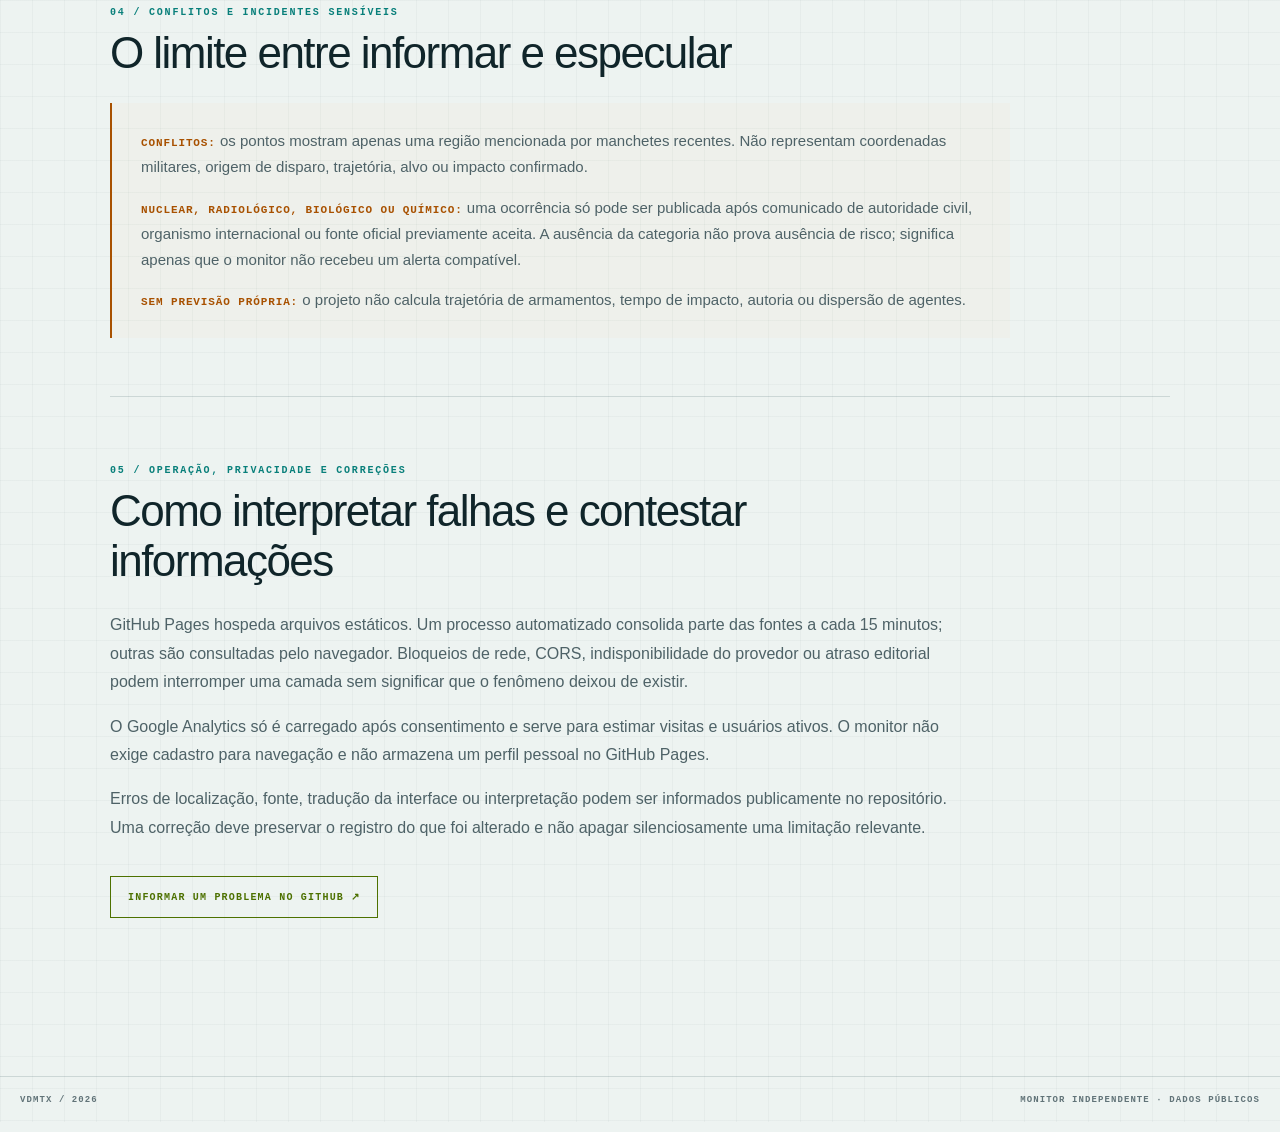
==== commit 85bdba8a: "Aumentar legibilidade da metodologia" ====
--- a/metodologia.html
+++ b/metodologia.html
@@ -18,7 +18,7 @@
   <meta http-equiv="Content-Security-Policy" content="default-src 'self'; base-uri 'self'; object-src 'none'; frame-src 'none'; form-action 'self'; script-src 'self'; style-src 'self'; img-src 'self' data:; connect-src 'none'; manifest-src 'self'; upgrade-insecure-requests">
   <title>Metodologia e Integridade — Seu Mundo Neste Momento</title>
   <link rel="icon" href="favicon.svg" type="image/svg+xml">
-  <link rel="stylesheet" href="methodology.css?v=1">
+  <link rel="stylesheet" href="methodology.css?v=2">
 </head>
 <body>
   <header class="method-header">
--- a/methodology.css
+++ b/methodology.css
@@ -2,3 +2,32 @@
 html[data-theme="light"]{--ink:#edf3f1;--panel:#f8fbfa;--panel2:#e5eeeb;--line:rgba(34,73,78,.16);--line2:rgba(34,73,78,.34);--text:#10252a;--muted:#617378;--acid:#4d7100;--cyan:#087f7a;--orange:#a85100}html[data-theme="light"] body{background-color:var(--ink);background-image:linear-gradient(rgba(22,63,69,.035) 1px,transparent 1px),linear-gradient(90deg,rgba(22,63,69,.035) 1px,transparent 1px)}html[data-theme="light"] .method-header{background:rgba(237,243,241,.97)}html[data-theme="light"] .method-actions select,html[data-theme="light"] .method-actions button,html[data-theme="light"] .method-actions a{background:#f7faf9}html[data-theme="light"] .method-hero>p:not(.eyebrow):not(.revision),html[data-theme="light"] section>p:not(.section-code),html[data-theme="light"] .principle-grid p,html[data-theme="light"] .source-entry p,html[data-theme="light"] .source-entry small,html[data-theme="light"] .warning-block p{color:#4e6267}
 @media(max-width:760px){.method-header{align-items:center}.method-brand{padding:0 12px}.method-brand span:last-child{display:none}.method-actions{padding:8px;gap:5px}.method-actions label span{display:none}.method-actions select,.method-actions button,.method-actions a{padding:9px 8px}.method-actions a{font-size:0}.method-actions a:after{content:"↩";font-size:14px}.method-main{width:min(100% - 28px,1060px);padding-top:45px}.method-hero{padding-bottom:42px}.principle-grid{grid-template-columns:1fr}.source-entry{grid-template-columns:1fr auto;gap:10px 14px}.source-entry p{grid-column:1/3}.source-entry small{grid-column:1/3}.method-footer{gap:12px}.method-footer span:last-child{text-align:right}}
 @media(prefers-reduced-motion:reduce){*{scroll-behavior:auto!important}}
+
+/* Escala editorial: leitura confortável em telas grandes e pequenas. */
+.eyebrow,.section-code,.revision{font-size:10px;letter-spacing:.18em}
+.method-hero h1{font-size:clamp(40px,6vw,70px);line-height:.95}
+.method-hero>p:not(.eyebrow):not(.revision){max-width:780px;font-size:18px;line-height:1.72}
+section{padding:58px 0}
+section h2{font-size:clamp(29px,4vw,44px);margin-bottom:25px}
+.section-intro,section>p:not(.section-code){max-width:860px;font-size:16px;line-height:1.78}
+.principle-grid>div{padding:27px}
+.principle-grid b,.source-entry b{font-size:11px}
+.principle-grid p{font-size:15px;line-height:1.68}
+.source-entry{grid-template-columns:220px minmax(220px,1fr) 145px;gap:20px;padding:26px 0}
+.source-entry>div strong{font-size:16px}
+.source-entry>div span{font-size:9px;line-height:1.45}
+.source-entry p{font-size:14px;line-height:1.65}
+.source-entry small{font-size:13px;line-height:1.65}
+.warning-block{max-width:900px;padding:10px 29px}
+.warning-block p{font-size:15px;line-height:1.72}
+.warning-block strong{font-size:11px}
+.method-cta{font-size:10px;padding:14px 17px}
+.method-footer{min-height:46px;font-size:9px}
+
+@media(max-width:760px){
+  .method-actions select,.method-actions button,.method-actions a{padding:10px 9px}
+  .method-actions a:after{font-size:16px}
+  .method-hero>p:not(.eyebrow):not(.revision){font-size:17px}
+  .source-entry{grid-template-columns:1fr auto;gap:11px 14px}
+  .source-entry small{font-size:14px}
+}
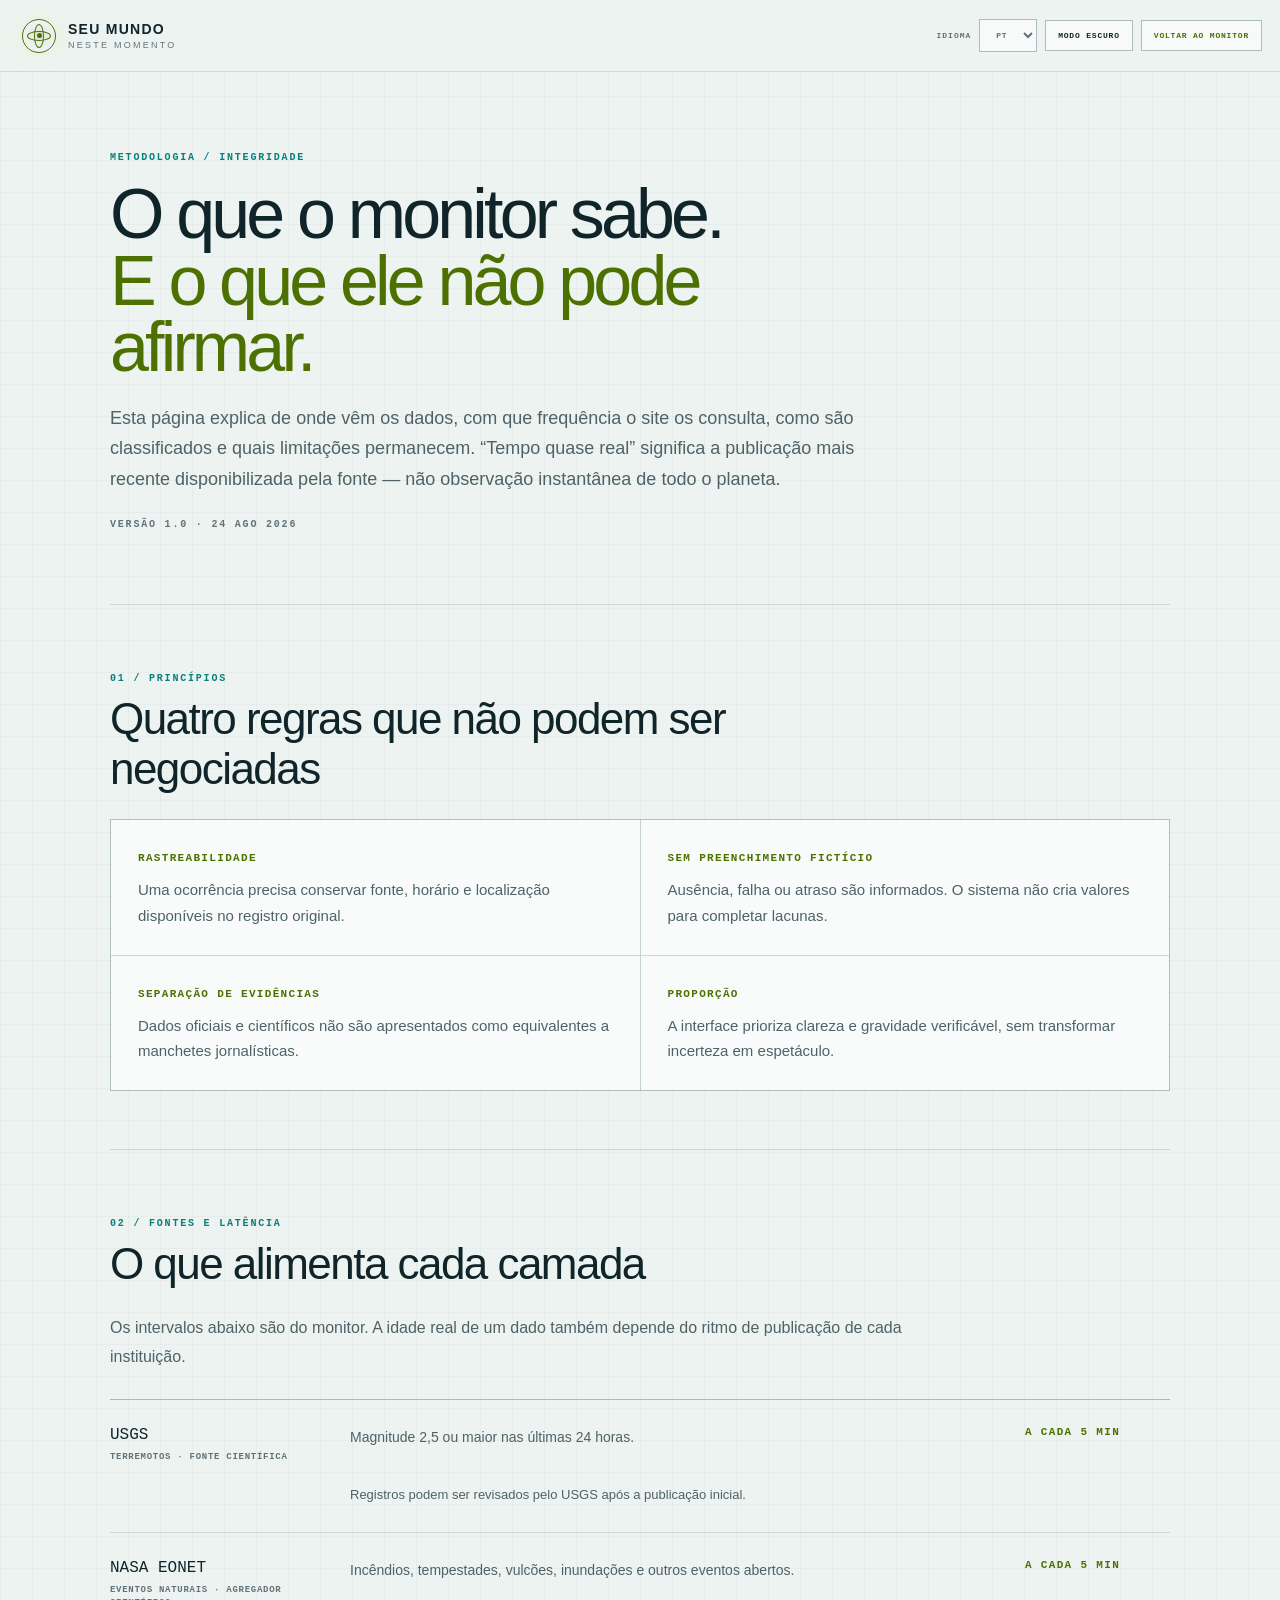
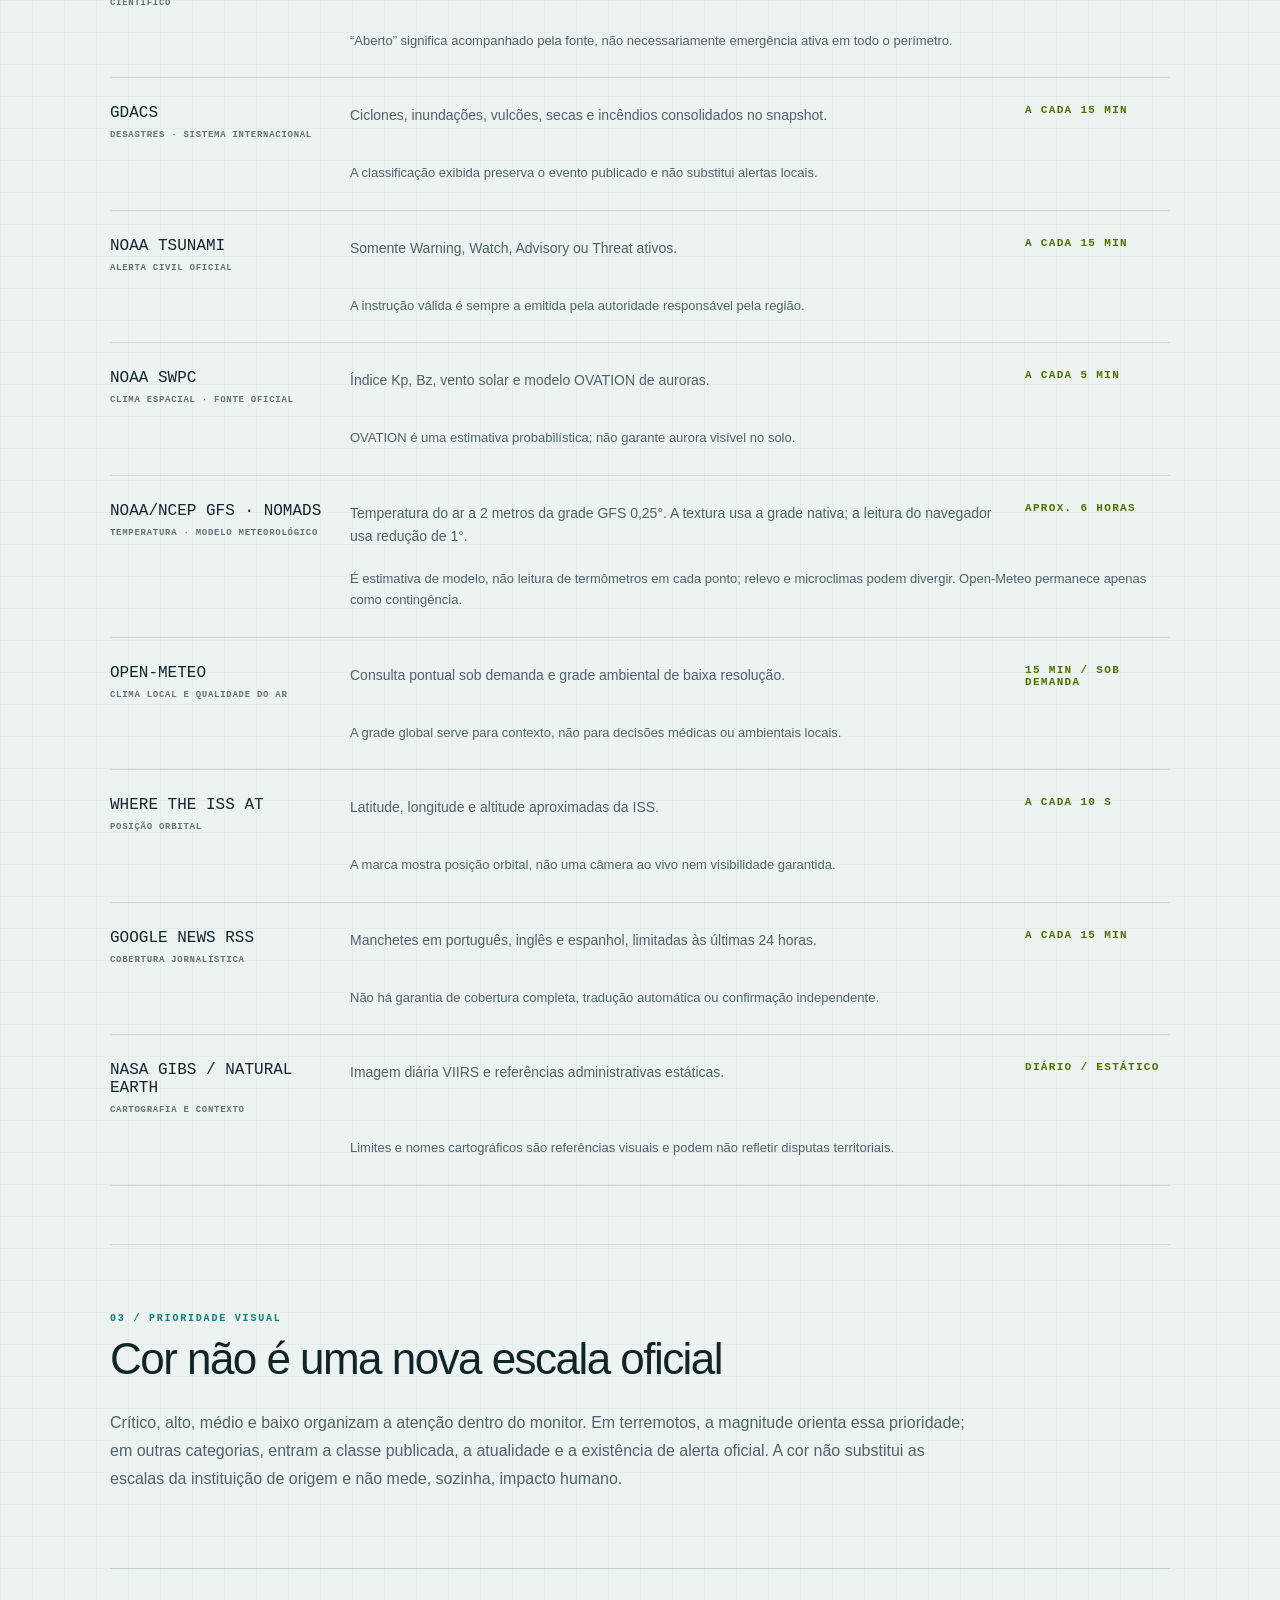
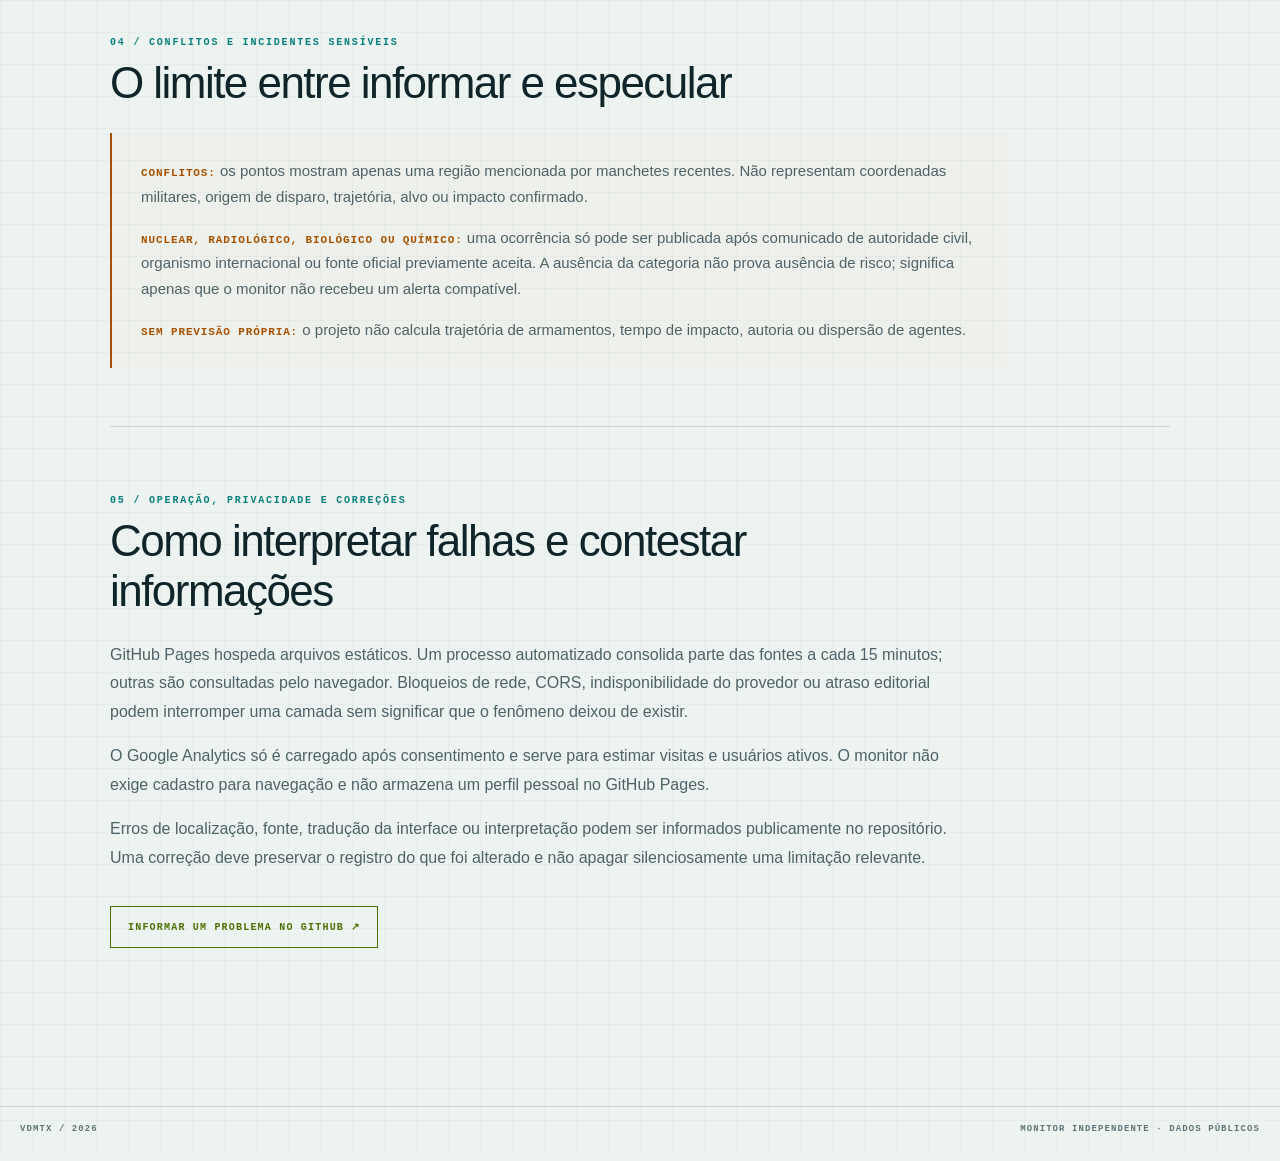
==== commit 5b01db20: "Implementar campo térmico NOAA GFS no mapa e globo" ====
--- a/metodologia.html
+++ b/metodologia.html
@@ -61,7 +61,7 @@
           <div class="source-entry" role="listitem"><div><strong>GDACS</strong><span>DESASTRES · SISTEMA INTERNACIONAL</span></div><p>Ciclones, inundações, vulcões, secas e incêndios consolidados no snapshot.</p><b>A CADA 15 MIN</b><small>A classificação exibida preserva o evento publicado e não substitui alertas locais.</small></div>
           <div class="source-entry" role="listitem"><div><strong>NOAA TSUNAMI</strong><span>ALERTA CIVIL OFICIAL</span></div><p>Somente Warning, Watch, Advisory ou Threat ativos.</p><b>A CADA 15 MIN</b><small>A instrução válida é sempre a emitida pela autoridade responsável pela região.</small></div>
           <div class="source-entry" role="listitem"><div><strong>NOAA SWPC</strong><span>CLIMA ESPACIAL · FONTE OFICIAL</span></div><p>Índice Kp, Bz, vento solar e modelo OVATION de auroras.</p><b>A CADA 5 MIN</b><small>OVATION é uma estimativa probabilística; não garante aurora visível no solo.</small></div>
-          <div class="source-entry" role="listitem"><div><strong>NOAA GFS / OPEN-METEO</strong><span>TEMPERATURA · MODELO METEOROLÓGICO</span></div><p>Temperatura do ar a 2 metros em grade global, interpolada visualmente.</p><b>ATÉ 6 HORAS</b><small>É saída de modelo, não leitura de termômetros em cada ponto; relevo e microclimas podem divergir.</small></div>
+          <div class="source-entry" role="listitem"><div><strong>NOAA/NCEP GFS · NOMADS</strong><span>TEMPERATURA · MODELO METEOROLÓGICO</span></div><p>Temperatura do ar a 2 metros da grade GFS 0,25°. A textura usa a grade nativa; a leitura do navegador usa redução de 1°.</p><b>APROX. 6 HORAS</b><small>É estimativa de modelo, não leitura de termômetros em cada ponto; relevo e microclimas podem divergir. Open-Meteo permanece apenas como contingência.</small></div>
           <div class="source-entry" role="listitem"><div><strong>OPEN-METEO</strong><span>CLIMA LOCAL E QUALIDADE DO AR</span></div><p>Consulta pontual sob demanda e grade ambiental de baixa resolução.</p><b>15 MIN / SOB DEMANDA</b><small>A grade global serve para contexto, não para decisões médicas ou ambientais locais.</small></div>
           <div class="source-entry" role="listitem"><div><strong>WHERE THE ISS AT</strong><span>POSIÇÃO ORBITAL</span></div><p>Latitude, longitude e altitude aproximadas da ISS.</p><b>A CADA 10 S</b><small>A marca mostra posição orbital, não uma câmera ao vivo nem visibilidade garantida.</small></div>
           <div class="source-entry" role="listitem"><div><strong>GOOGLE NEWS RSS</strong><span>COBERTURA JORNALÍSTICA</span></div><p>Manchetes em português, inglês e espanhol, limitadas às últimas 24 horas.</p><b>A CADA 15 MIN</b><small>Não há garantia de cobertura completa, tradução automática ou confirmação independente.</small></div>
@@ -101,7 +101,7 @@
         <div class="source-entry" role="listitem"><div><strong>GDACS</strong><span>DISASTERS · INTERNATIONAL SYSTEM</span></div><p>Cyclones, floods, volcanoes, droughts and wildfires consolidated in the snapshot.</p><b>EVERY 15 MIN</b><small>The display does not replace local alerts.</small></div>
         <div class="source-entry" role="listitem"><div><strong>NOAA TSUNAMI</strong><span>OFFICIAL CIVIL ALERT</span></div><p>Active Warning, Watch, Advisory or Threat notices only.</p><b>EVERY 15 MIN</b><small>Instructions from the authority responsible for the region always take precedence.</small></div>
         <div class="source-entry" role="listitem"><div><strong>NOAA SWPC</strong><span>SPACE WEATHER · OFFICIAL SOURCE</span></div><p>Kp index, Bz, solar wind and OVATION aurora model.</p><b>EVERY 5 MIN</b><small>OVATION is probabilistic and does not guarantee ground visibility.</small></div>
-        <div class="source-entry" role="listitem"><div><strong>NOAA GFS / OPEN-METEO</strong><span>TEMPERATURE · WEATHER MODEL</span></div><p>Two-metre air temperature on a global grid with visual interpolation.</p><b>UP TO 6 HOURS</b><small>Model output is not a thermometer reading at every point; terrain and microclimates may differ.</small></div>
+        <div class="source-entry" role="listitem"><div><strong>NOAA/NCEP GFS · NOMADS</strong><span>TEMPERATURE · WEATHER MODEL</span></div><p>Two-metre air temperature from the 0.25° GFS grid. The texture uses the native grid; browser readout uses a 1° reduction.</p><b>ABOUT 6 HOURS</b><small>This is a model estimate, not a thermometer reading at every point; terrain and microclimates may differ. Open-Meteo is retained only as a fallback.</small></div>
         <div class="source-entry" role="listitem"><div><strong>OPEN-METEO</strong><span>LOCAL WEATHER AND AIR QUALITY</span></div><p>On-demand local lookup and low-resolution environmental grid.</p><b>15 MIN / ON DEMAND</b><small>The global grid is context, not a basis for local medical or environmental decisions.</small></div>
         <div class="source-entry" role="listitem"><div><strong>WHERE THE ISS AT</strong><span>ORBITAL POSITION</span></div><p>Approximate ISS latitude, longitude and altitude.</p><b>EVERY 10 S</b><small>The marker is an orbital position, not a live camera or guaranteed visibility.</small></div>
         <div class="source-entry" role="listitem"><div><strong>GOOGLE NEWS RSS</strong><span>JOURNALISTIC COVERAGE</span></div><p>Portuguese, English and Spanish headlines from the last 24 hours.</p><b>EVERY 15 MIN</b><small>Complete coverage, automatic translation and independent confirmation are not guaranteed.</small></div>
@@ -121,7 +121,7 @@
         <div class="source-entry" role="listitem"><div><strong>GDACS</strong><span>DESASTRES · SISTEMA INTERNACIONAL</span></div><p>Ciclones, inundaciones, volcanes, sequías e incendios consolidados.</p><b>CADA 15 MIN</b><small>La visualización no reemplaza alertas locales.</small></div>
         <div class="source-entry" role="listitem"><div><strong>NOAA TSUNAMI</strong><span>ALERTA CIVIL OFICIAL</span></div><p>Solo avisos Warning, Watch, Advisory o Threat activos.</p><b>CADA 15 MIN</b><small>Siempre prevalece la instrucción de la autoridad responsable de la región.</small></div>
         <div class="source-entry" role="listitem"><div><strong>NOAA SWPC</strong><span>CLIMA ESPACIAL · FUENTE OFICIAL</span></div><p>Índice Kp, Bz, viento solar y modelo OVATION de auroras.</p><b>CADA 5 MIN</b><small>OVATION es probabilístico y no garantiza visibilidad desde el suelo.</small></div>
-        <div class="source-entry" role="listitem"><div><strong>NOAA GFS / OPEN-METEO</strong><span>TEMPERATURA · MODELO METEOROLÓGICO</span></div><p>Temperatura del aire a dos metros en una cuadrícula global interpolada visualmente.</p><b>HASTA 6 HORAS</b><small>Es una salida de modelo, no un termómetro en cada punto; el relieve y los microclimas pueden diferir.</small></div>
+        <div class="source-entry" role="listitem"><div><strong>NOAA/NCEP GFS · NOMADS</strong><span>TEMPERATURA · MODELO METEOROLÓGICO</span></div><p>Temperatura del aire a dos metros de la cuadrícula GFS de 0,25°. La textura utiliza la cuadrícula nativa; la lectura del navegador usa una reducción de 1°.</p><b>APROX. 6 HORAS</b><small>Es una estimación de modelo, no un termómetro en cada punto; el relieve y los microclimas pueden diferir. Open-Meteo se conserva solo como contingencia.</small></div>
         <div class="source-entry" role="listitem"><div><strong>OPEN-METEO</strong><span>CLIMA LOCAL Y CALIDAD DEL AIRE</span></div><p>Consulta local bajo demanda y cuadrícula ambiental de baja resolución.</p><b>15 MIN / BAJO DEMANDA</b><small>La cuadrícula global sirve como contexto, no para decisiones médicas o ambientales locales.</small></div>
         <div class="source-entry" role="listitem"><div><strong>WHERE THE ISS AT</strong><span>POSICIÓN ORBITAL</span></div><p>Latitud, longitud y altitud aproximadas de la ISS.</p><b>CADA 10 S</b><small>El marcador es una posición orbital, no una cámara en vivo ni visibilidad garantizada.</small></div>
         <div class="source-entry" role="listitem"><div><strong>GOOGLE NEWS RSS</strong><span>COBERTURA PERIODÍSTICA</span></div><p>Titulares en portugués, inglés y español de las últimas 24 horas.</p><b>CADA 15 MIN</b><small>No se garantiza cobertura completa, traducción automática ni confirmación independiente.</small></div>
